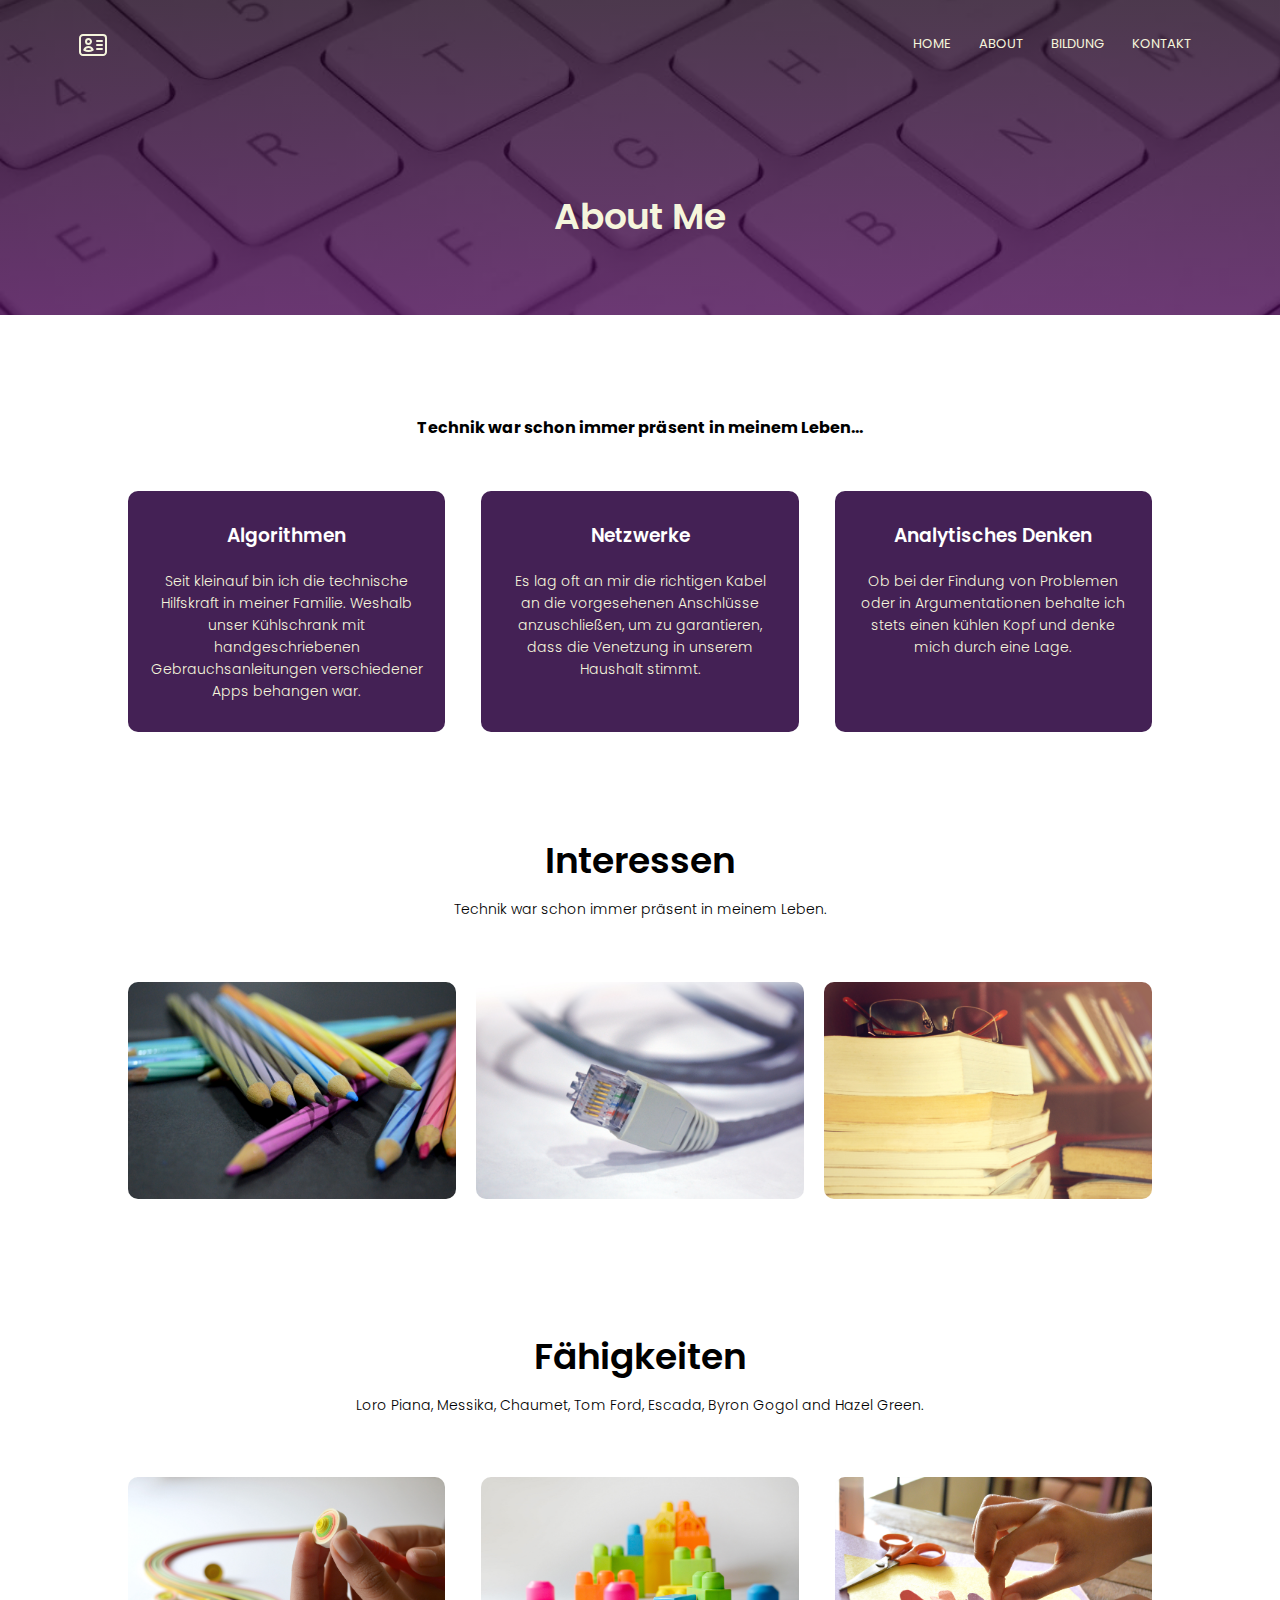
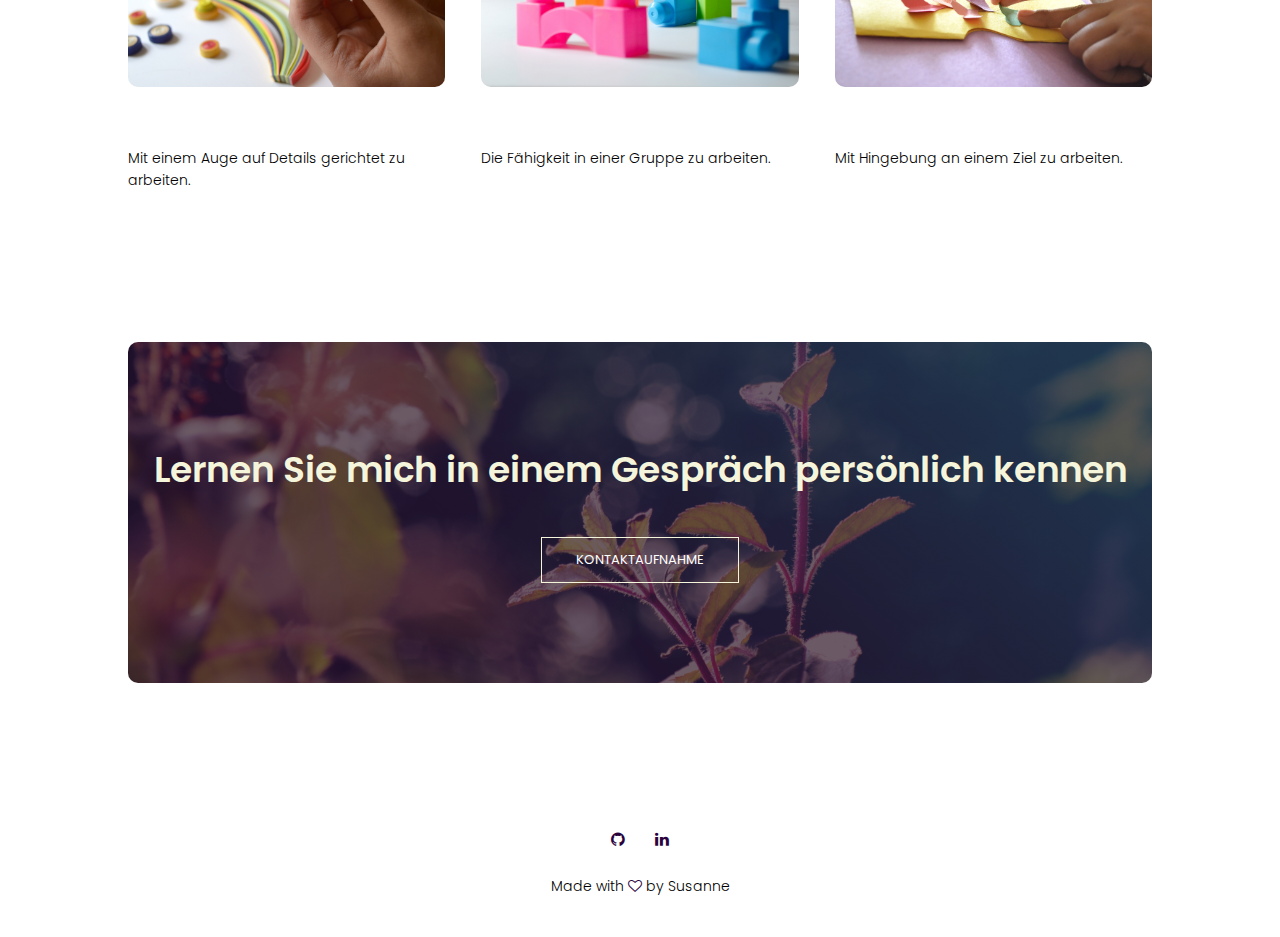
==== about.html @ c7c08a2a "first comit" ====
<html>
<head>
    <meta name="viewport" content="with=device-width, initial-scale=1.0">
    <title>Portfolio</title>
    <!---Icon-->
    <link rel="apple-touch-icon" sizes="180x180" href="/apple-touch-icon.png">
 <link rel="icon" type="image/png" sizes="32x32" href="/favicon-32x32.png">
 <link rel="icon" type="image/png" sizes="16x16" href="/favicon-16x16.png">
 <link rel="manifest" href="/site.webmanifest">

    <link rel="stylesheet" href="style.css">
    <link rel="preconnect" href="https://fonts.googleapis.com">
<link rel="preconnect" href="https://fonts.gstatic.com" crossorigin>
<link href="https://fonts.googleapis.com/css2?family=Poppins:wght@200;300;400;600;700&display=swap" rel="stylesheet">
<link rel="stylesheet" href="https://stackpath.bootstrapcdn.com/font-awesome/4.7.0/css/font-awesome.min.css">
</head>

<body>
    <section class="sub-header">
        <nav>
            <a href="index.html"><svg class="icon" xmlns="http://www.w3.org/2000/svg" fill="none" viewBox="0 0 24 24" stroke-width="1.5" stroke="currentColor" class="w-6 h-6">
                <path stroke-linecap="round" stroke-linejoin="round" d="M15 9h3.75M15 12h3.75M15 15h3.75M4.5 19.5h15a2.25 2.25 0 0 0 2.25-2.25V6.75A2.25 2.25 0 0 0 19.5 4.5h-15a2.25 2.25 0 0 0-2.25 2.25v10.5A2.25 2.25 0 0 0 4.5 19.5Zm6-10.125a1.875 1.875 0 1 1-3.75 0 1.875 1.875 0 0 1 3.75 0Zm1.294 6.336a6.721 6.721 0 0 1-3.17.789 6.721 6.721 0 0 1-3.168-.789 3.376 3.376 0 0 1 6.338 0Z" />
              </svg></a>
            <div class="nav-links" id="navLinks">
                <i class="fa fa-times" onclick="hideMenu()"></i>
                <ul>
                    <li><a href="index.html">HOME</a></li>
                    <li><a href="about.html">ABOUT</a></li>
                    <li><a href="bildung.html">BILDUNG</a></li>
                    <li><a href="contact.html">KONTAKT</a></li>
                </ul>
            </div>
            <i class="fa fa-bars" onclick="showMenu()"></i>
        </nav>         
        <h1>About Me</h1>
    </section>

<!---Textblock mit Animation---->

<section class="hobbies">
    <h4>Technik war schon immer präsent in meinem Leben...</h4>
    <div class="row">
        <div class="hobbies-col">
            <h3>Algorithmen</h3>
            <p> Seit kleinauf bin ich die technische Hilfskraft in meiner Familie. Weshalb unser Kühlschrank mit handgeschriebenen Gebrauchsanleitungen verschiedener Apps behangen war.</p>
        </div>
        <div class="hobbies-col">
            <h3>Netzwerke</h3>
            <p>Es lag oft an mir die richtigen Kabel an die vorgesehenen Anschlüsse anzuschließen, um zu garantieren, dass die Venetzung in unserem Haushalt stimmt.<p>
        </div>
        <div class="hobbies-col">
            <h3>Analytisches Denken</h3>
            <p>Ob bei der Findung von Problemen oder in Argumentationen behalte ich stets einen kühlen Kopf und denke mich durch eine Lage.</p>
        </div>
    </div>
</section>

<!--Bild mit Layer und Titel--->

<section class="personal">
    <h1>Interessen</h1>
    <p>Technik war schon immer präsent in meinem Leben.</p>
    <div class="row">
        <div class="personal-col">
            <img src="images/color_pencils2_hires.jpg">
            <div class="layer">
                <h3>Handwerk</h3>
            </div>
        </div>
        <div class="personal-col">
            <img src="images/network_connector_hires.jpg">
            <div class="layer">
                <h3>Technik</h3>
            </div>
        </div>
        <div class="personal-col">
            <img src="images/books_reading_glass2_hires.jpg">
            <div class="layer">
                <h3>Kreativitität</h3>
            </div>
        </div>
    </div>
</section>

<!---Bild und Untertext-->

<section class="skills">
    <h1>Fähigkeiten</h1>
    <p>Loro Piana, Messika, Chaumet, Tom Ford, Escada, Byron Gogol and Hazel Green.</p>
    
    <div class="row">
        <div class="skills-col">
            <img src="images/quilling_hires.jpg">
                <h3>Genauigkeit</h3>
                <p>Mit einem Auge auf Details gerichtet zu arbeiten.</p>
        </div>
        <div class="skills-col">
            <img src="images/building_blocks_hires.jpg">
                <h3>Teamwork</h3>
                <p>Die Fähigkeit in einer Gruppe zu arbeiten.</p>
        </div>
        <div class="skills-col">
            <img src="images/paper_craft_hires.jpg">
                <h3>Leidenschaft</h3>
                <p>Mit Hingebung an einem Ziel zu arbeiten.</p>
        </div>
    </div>

</section>

<!---Call to Action-->

<section class="cta">
    <h1>Lernen Sie mich in einem Gespräch persönlich kennen</h1>
    <a href="contact.html" class="hero-btn">KONTAKTAUFNAHME</a>
</section>

<!---Footer-->
<section class="footer">
    <div class="icons">
        <i class="fa fa-github"></i>
        <i class="fa fa-linkedin"></i>
    </div>
    <p>Made with <i class="fa fa-heart-o"></i> by Susanne</p>
</section>

<!-----JavaScript for Toggle Menu----->
<script>
   var navLinks = document.getElementById("navLinks");
   function showMenu(){
    navLinks.style.right = "0";
   }
   function hideMenu(){
    navLinks.style.right = "-200px";
    }
</script>

</body>
</html>
---- style.css ----
*{
    margin: 0;
    padding: 0;
    box-sizing:border-box;
    font-family: 'Poppins', sans-serif;
}

body {
    scroll-behavior: smooth;
}

.header {
    min-height: 100vh;
    width: 100%;
    background-image: linear-gradient(rgba(29, 1, 32, 0.7), rgba(76, 3, 89, 0.7)), url(images/tablet_hires.jpg);
    background-position: center;
    background-size: cover;
    position: relative;
}

.header h1{
    color: beige;
}

nav {
    display: flex;
    padding: 2% 6%;
    justify-content: space-between;
    align-items: center;
}
.icon {
    width: 2rem;
    height: 2rem;
    position: relative;
    color: beige;
}
.nav-links {
    flex: 1;
    text-align: right;
}
.nav-links ul li {
    list-style: none;
    display: inline-block;
    padding: 8px 12px;
    position: relative;
}
.nav-links ul li a {
    color:beige;
    text-decoration: none;
    font-size: 13px;
}
.nav-links ul li::after {
    content: '';
    width: 0%;
    height: 2px;
    background: #cdaaee;
    display: block;
    margin: auto;
    transition: 0.5s;
}
.nav-links ul li:hover::after {
    width: 100%;
}
.text-box {
    width: 90%;
    color: beige;
    position: absolute;
    top: 50%;
    left: 50%;
    transform: translate(-50%,-50%);
    text-align: center;
}
.text-box h1 {
    font-size: 55px;
}
.text-box p {
    margin: 10px 0 40px;
    font-size: 14px;
    color:beige
}
.hero-btn {
    display: inline-block;
    text-decoration: none;
    color: #fff;
    border: 1px solid beige;
    padding: 12px 34px;
    font-size: 13px;
    background: transparent;
    position: relative;
    cursor: pointer;
}
.hero-btn:hover {
    border: 1px solid #2a023d;
    background: rgba(132, 94, 159, 0.426);
    transition: 1s;
}
nav .fa {
    display: none;
}

/*---Anwendung auf kleineren Geräten----*/

@media(max-width:700px) {
    .text-box h1 {
        font-size: 20px;
    }
    .nav-links ul li {
        display: block;
    }
    .nav-links {
        position: fixed;
        background: #2a023d;
        height: 100vh;
        width: 200px;
        top: 0;
        right: 0;
        text-align: left;
        z-index: 2;
        transition: 1s;
    }
    nav .fa {
        display: block;
        color: beige;
        margin: 10px;
        font-size: 22px;
        cursor: pointer;
    }
    .row{
        flex-direction: column;
    }
    .cta h1 {
        font-size: 24px;
    }
}

/*-----hobbies----*/

.hobbies {
    width: 80%;
    margin: auto;
    text-align: center;
    padding-top: 100px;
}
h1 {
    font-size: 36px;
    font-weight: 600;
}
.hobbies p {
    color: beige;
    font-size: 14px;
    font-weight: 300;
    line-height: 22px;
    padding: 10px;
}

p {
    font-size: 14px;
    font-weight: 300;
    line-height: 22px;
    padding: 10px;
}

.row {
    margin-top: 5%;
    display: flex;
    justify-content: space-between;
}
.hobbies-col {
    flex-basis: 31%;
    background: #2a023de0;
    border-radius: 10px;
    margin-bottom: 5%;
    padding: 20px 12px;
    box-sizing: border-box;
    transition: 0.5s;
}
h3 {
    text-align: center;
    font-weight: 600;
    margin: 10px 0;
    color: #fff;
}
.hobbies-col:hover {
    box-shadow: 0 0 20px 0px rgba(31, 13, 38, 0.547);
}

/*------personal-----*/

.personal {
    width: 80%;
    margin: auto;
    text-align: center;
    padding-top: 50px;
}
.personal-col {
    flex-basis: 32%;
    border-radius: 10px;
    margin-bottom: 30px;
    position:relative;
    overflow: hidden;
}
.personal-col img {
    width: 100%;
    display: block;
}
.layer {
    background: transparent;
    height: 100%;
    width: 100%;
    position: absolute;
    top: 0;
    left: 0;
    transition: 0.5s;
}
.layer:hover {
    background:#4f1a6774;
}
.layer h3 {
    width: 100%;
    font-weight: 500;
    color: beige;
    font-size: 26px;
    bottom: 0;
    left: 50%;
    transform: translateX(-50%);
    position: absolute;
    opacity: 0;
    transition: 0.5s;
}
.layer:hover h3 {
    bottom: 35%;
    opacity: 1;
}

/*---Bild mit Text ----*/

.skills {
    width: 80%;
    margin: auto;
    text-align: center;
    padding-top: 100px;
}
.skills-col {
    flex-basis: 31%;
    border-radius: 10px;
    margin-bottom: 5%;
    text-align: left;
}
.skills-col img {
    width: 100%;
    border-radius: 10px;
}
.skills-col p {
    padding: 0;
}
.skills-col h3 {
    margin-top: 16px;
    margin-bottom: 15px;
    text-align: left;
}
.review {
    width: 80%;
    margin: auto;
    padding-top: 100px;
    text-align: center;
}
.review-col {
    flex-basis: 44%;
    border-radius: 10px;
    margin-bottom: 5%;
    text-align: left;
    background-color: #cdaaee;
    padding: 25px;
    cursor: pointer;
    display: flex;
}
.review-col img {
    height: 40px;
    margin-left: 50px;
    margin-right: 30px;
    border-radius: 50%;
}
.review-col p {
    padding: 0;
}
.review-col h3 {
    margin-top: 15px;
    text-align: left;
}
.review-col .fa{
    color: #2a023d;
}
.cta {
    margin: 100px auto;
    width: 80%;
    background-image: linear-gradient(rgba(44, 20, 49, 0.7),rgba(44,20,49,0.7)),url(images/tulasi_hires.jpg);
    background-position: center;
    background-size: cover;
    border-radius: 10px;
    text-align: center;
    padding: 100px 0;
}
.cta h1 {
    color: beige;
    margin-bottom: 40px;
    padding: 0;
}

/*----footer----*/

.footer {
    width: 100%;
    text-align: center;
    padding: 30px 0;
}
.footer h4 {
    margin-top: 25px;
    margin-bottom: 20px;
    font-weight: 600;
}
.icons .fa {
    color: #2a023d;
    margin: 0 13px;
    cursor: pointer;
    padding: 18px 0;
}
.fa-heart-o {
    color: #2a023d;
}

/*---About Me Page---*/

.sub-header {
    height: 35vh;
    width: 100%;
    background-image: linear-gradient(rgba(29, 1, 32, 0.7), rgba(76, 3, 89, 0.7)), url(images/BOARD.png);
    background-position: center;
    background-size: cover;
    text-align: center;
    color: beige; 
}

.sub-header h1 {
    margin-top: 100px;
}

.about-me {
    width: 80%;
    margin: auto;
    padding-top: 80px;
    padding-bottom: 50px;
}

.about-col {
    flex-basis: 48%;
    padding: 30px 2px;
}

.about-col img {
    width: 100%;
    border-radius: 5%;
}

.about-col h1 {
    padding-top: 0;
}

.about-col p {
    padding: 15px 0 25px;
}

.purple-btn {
    border: 1px solid #2a023d;
    background: transparent;
    color: #2a023d;
}

.blog-content {
    width: 80%;
    margin: auto;
    padding: 60px 0;
}

.blog-left {
    flex-basis: 65%;
}

.blog-left img {
    width: 100%;
}

.blog-left h2 {
    color: #2a023d;
    font-weight: 600;
    margin: 30px 0;
}

.blog-col img {
    width: 100%;
}

.review-col p{
    color: beige;
    font-size: 18px;
}

/*--- Contact ----*/

.contact-me{
    width: 80%;
    margin: auto;
}

.contact-col{
    flex-basis: 48%;
    margin-bottom: 30px;
}

.contact-col div{
    display: flex;
    align-items: center;
    margin-bottom: 40px;
}

.contact-col div .fa{
    font-size: 28px;
    color: #2a023d;
    margin: 10px;
    margin-right: 30px;
}

.contact-col div p{
    padding: 0;
}

.contact-col div h5{
    font-size: 20px;
    margin-bottom: 5px;
    font-weight: 400;
}

.contact-col input, .contact-col textarea{
    width: 100%;
    padding: 15px;
    margin-bottom: 17px;
    outline: none;
    border: 1px solid #cdaaee;
    box-sizing: border-box;
}

.hero-btn purple-btn{
    display: inline-block;
    text-decoration: none;
    color: #2a023d;
    border: 1px solid;
    padding: 12px 34px;
    font-size: 13px;
    background: transparent;
    position: relative;
    cursor: pointer;
}
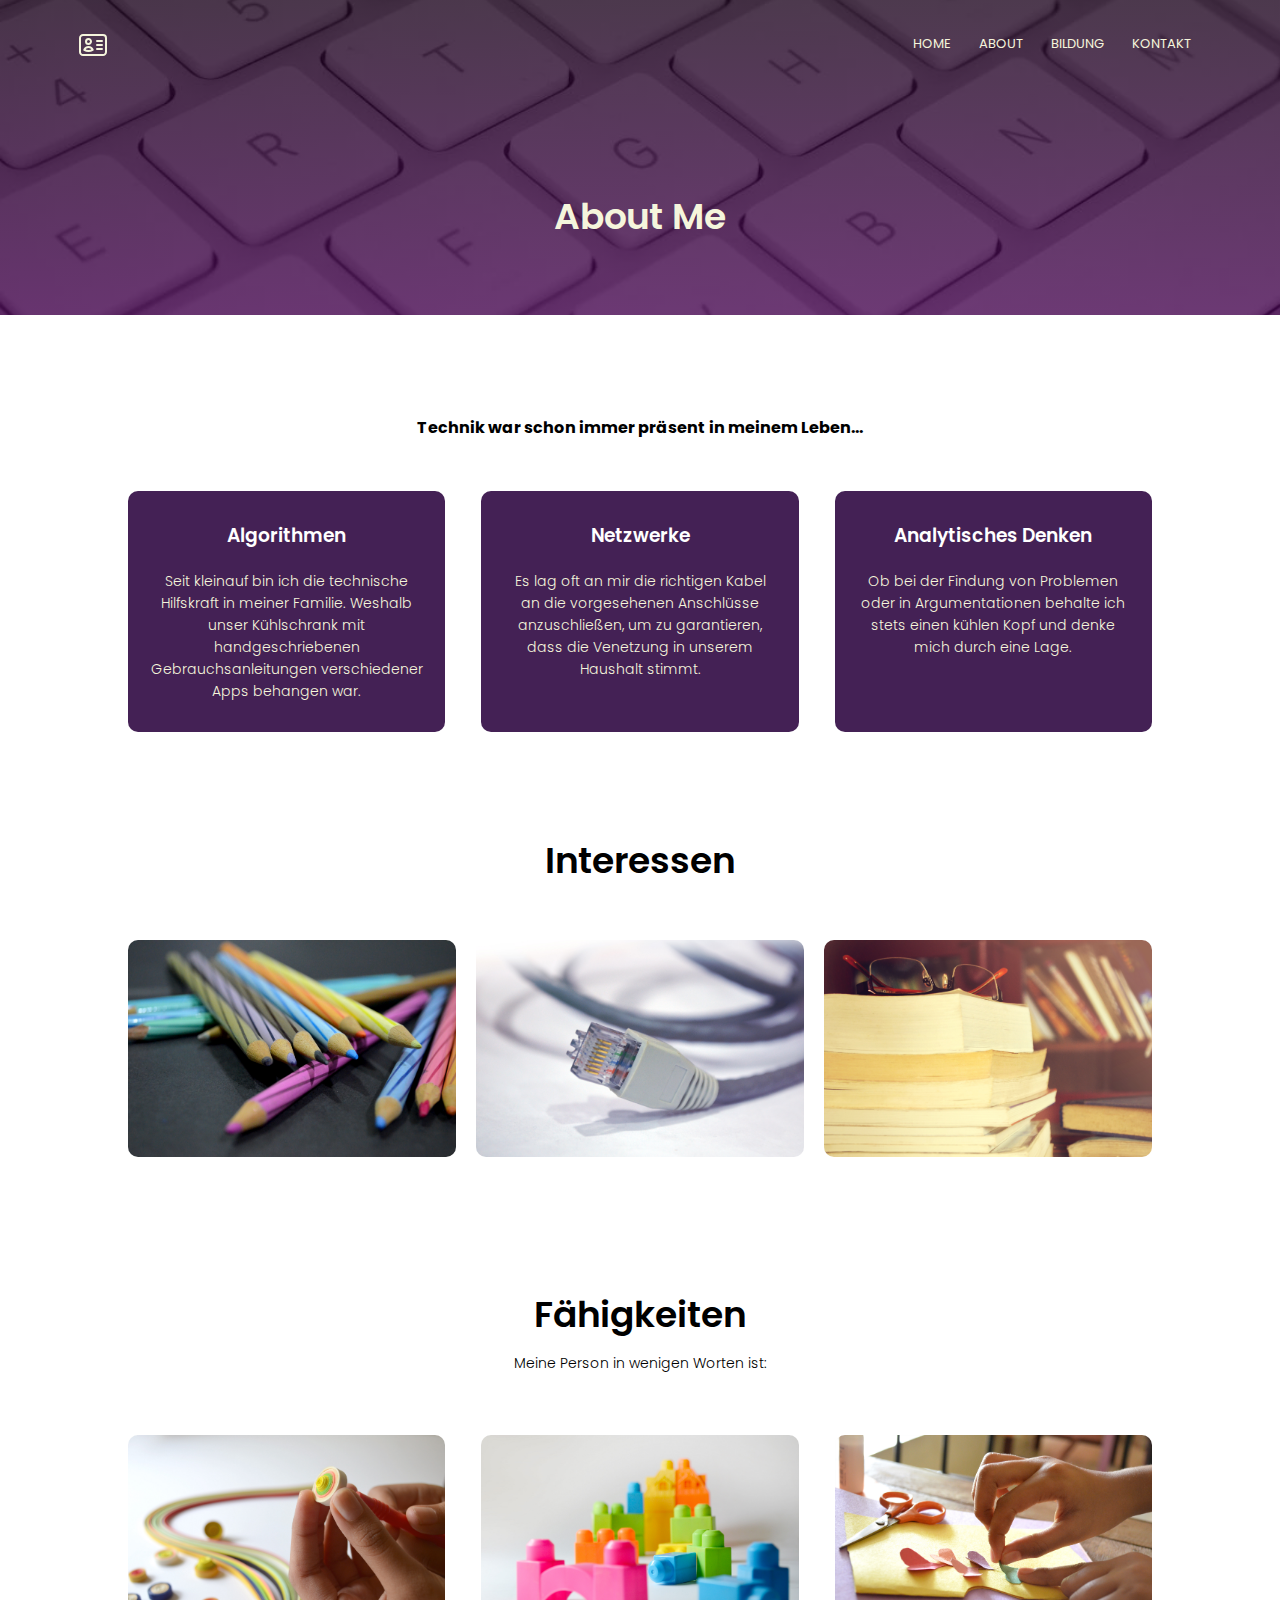
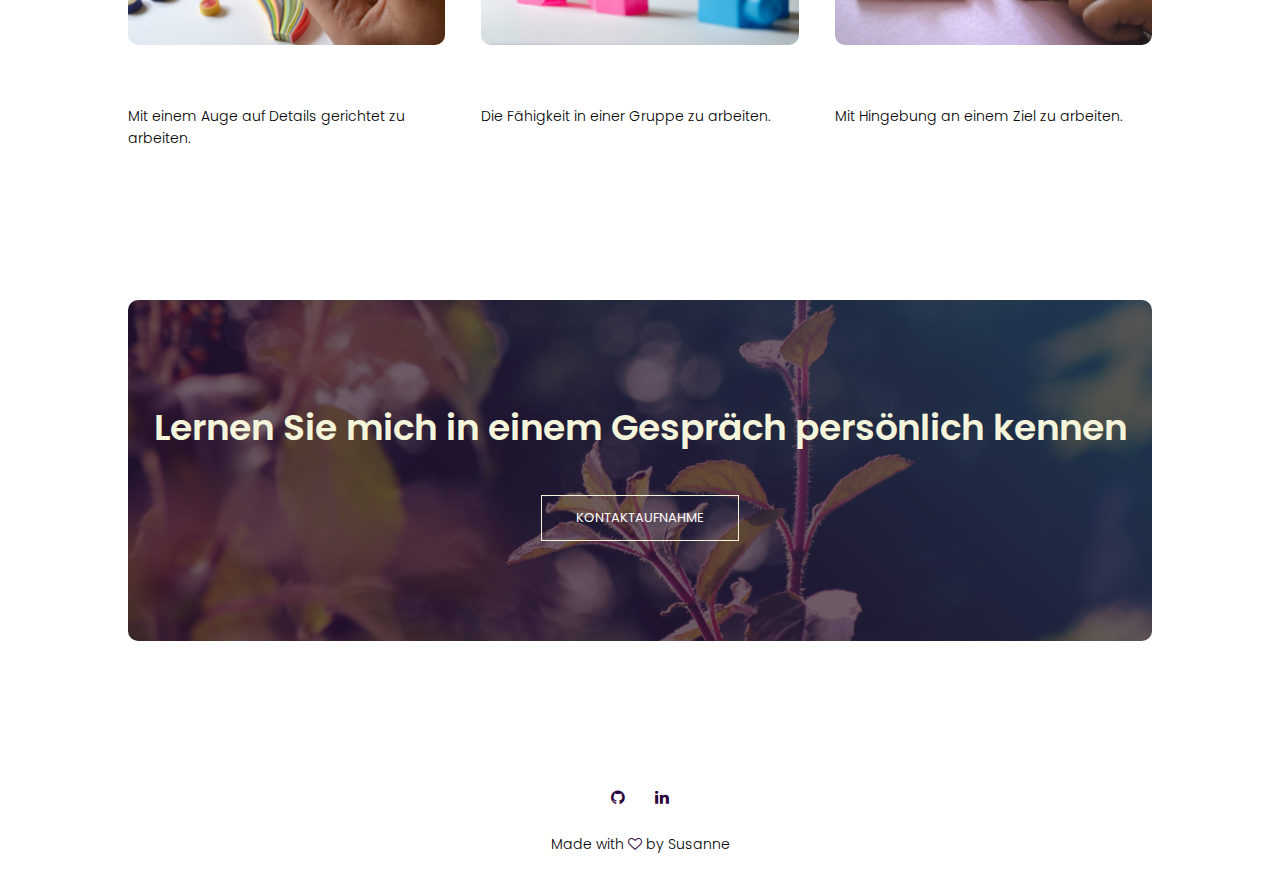
==== commit 75d25408: "Subtitle changes" ====
--- a/about.html
+++ b/about.html
@@ -59,7 +59,6 @@
 
 <section class="personal">
     <h1>Interessen</h1>
-    <p>Technik war schon immer präsent in meinem Leben.</p>
     <div class="row">
         <div class="personal-col">
             <img src="images/color_pencils2_hires.jpg">
@@ -86,7 +85,7 @@
 
 <section class="skills">
     <h1>Fähigkeiten</h1>
-    <p>Loro Piana, Messika, Chaumet, Tom Ford, Escada, Byron Gogol and Hazel Green.</p>
+    <p>Meine Person in wenigen Worten ist:</p>
     
     <div class="row">
         <div class="skills-col">
